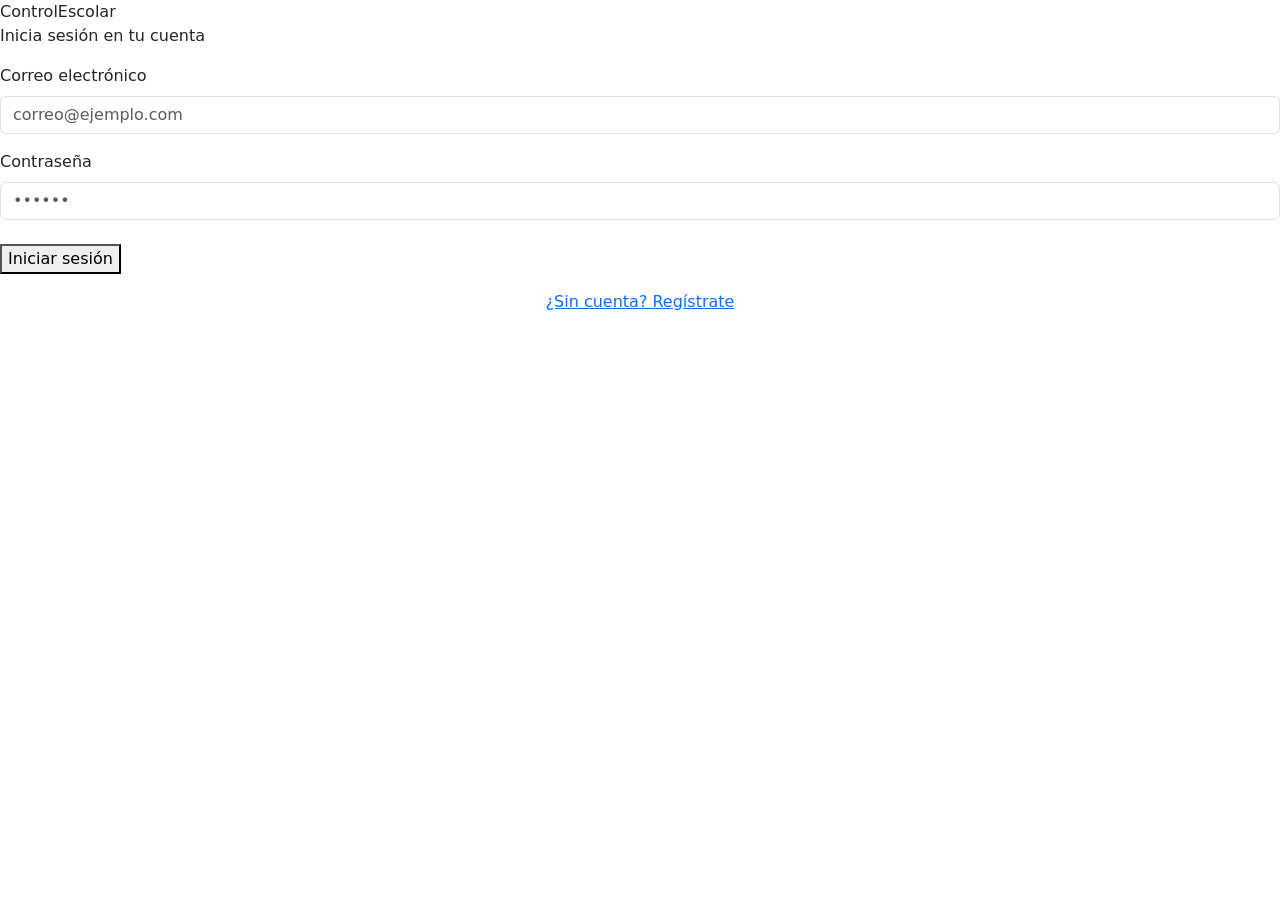
==== login.html @ 45f11687 "Interfaz para inicar sesion" ====
<!DOCTYPE html>
<html lang="es">
<head>
    <meta charset="UTF-8">
    <meta name="viewport" content="width=device-width, initial-scale=1.0">
    <title>Iniciar sesión</title>
    <link href="https://cdn.jsdelivr.net/npm/bootstrap@5.3.3/dist/css/bootstrap.min.css" rel="stylesheet">
    <link rel="stylesheet" href="styles.css">
</head>
<body>
<div class="login-wrapper">
    <div class="login-card">
        <div class="login-logo">Control<span>Escolar</span></div>
        <p class="login-subtitle">Inicia sesión en tu cuenta</p>
        <div id="loginError" class="login-error" style="display:none;"></div>
        <div class="mb-3">
            <label class="form-label">Correo electrónico</label>
            <input type="email" id="email" class="form-control" placeholder="correo@ejemplo.com">
        </div>
        <div class="mb-4">
            <label class="form-label">Contraseña</label>
            <input type="password" id="password" class="form-control" placeholder="••••••">
        </div>
        <button id="btnLogin" class="btn-login">Iniciar sesión</button>
        <div class="text-center mt-3">
            <a href="registro.html" class="link-back">¿Sin cuenta? Regístrate</a>
        </div>
    </div>
</div>
<script>
document.getElementById('btnLogin').addEventListener('click', async () => {
    const email    = document.getElementById('email').value.trim();
    const password = document.getElementById('password').value.trim();
    const errBox   = document.getElementById('loginError');
    errBox.style.display = 'none';
    if (!email || !password) { errBox.textContent='Completa todos los campos'; errBox.style.display='block'; return; }
    const btn = document.getElementById('btnLogin');
    btn.textContent = 'Entrando...'; btn.disabled = true;
    try {
        const r  = await fetch('login.php', { method:'POST',
                   headers:{'Content-Type':'application/json'},
                   body: JSON.stringify({email,password}) });
        const d  = await r.json();
        if (d.exito) { window.location.href = 'dashboard.html'; }
        else { errBox.textContent = d.mensaje; errBox.style.display='block'; }
    } catch(e) { errBox.textContent='Error de red'; errBox.style.display='block'; }
    finally    { btn.textContent='Iniciar sesión'; btn.disabled=false; }
});
document.getElementById('password').addEventListener('keydown', e => {
    if (e.key === 'Enter') document.getElementById('btnLogin').click();
});
</script>
</body>
</html>
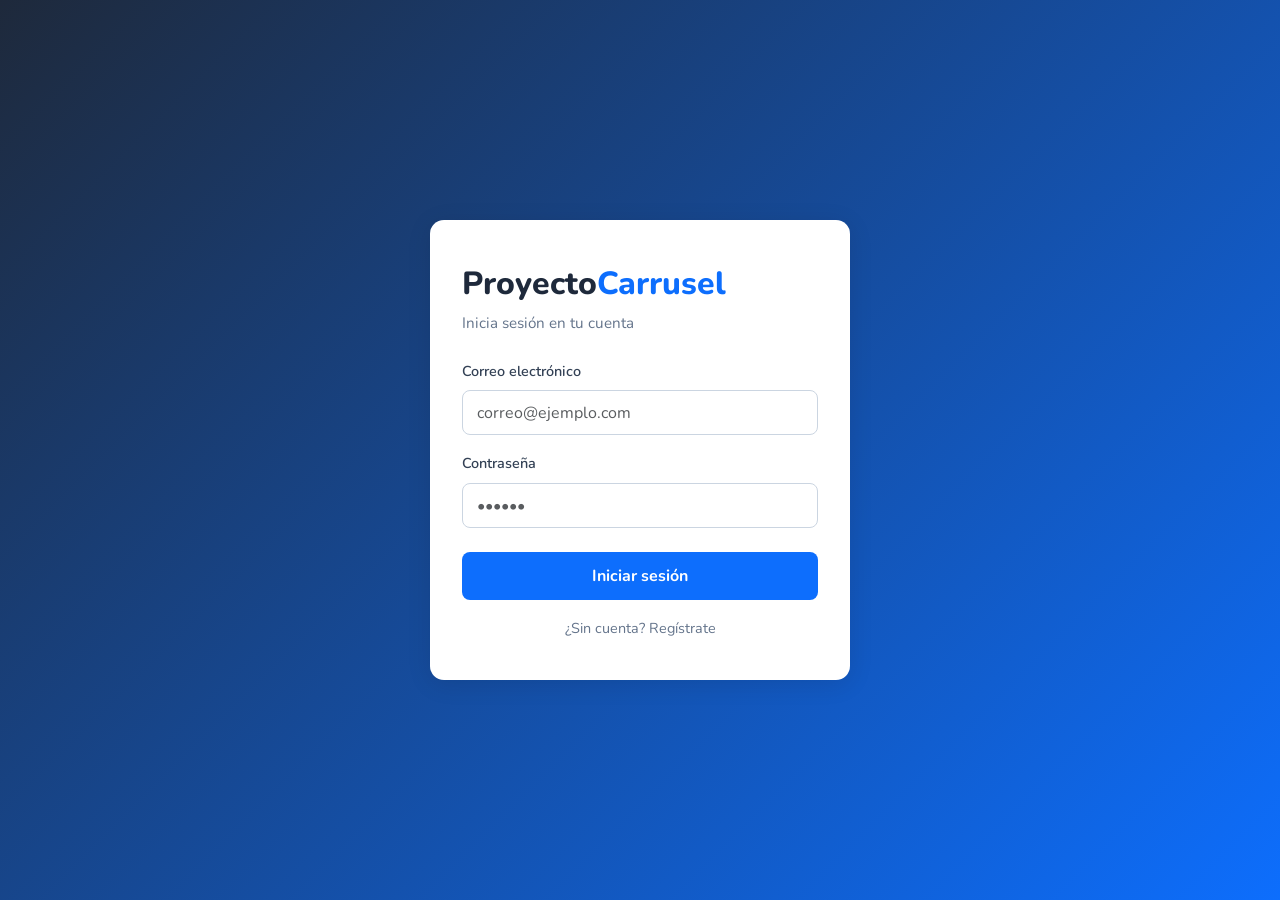
==== commit f809ffc3: "Correcciones" ====
--- a/login.html
+++ b/login.html
@@ -10,7 +10,7 @@
 <body>
 <div class="login-wrapper">
     <div class="login-card">
-        <div class="login-logo">Control<span>Escolar</span></div>
+        <div class="login-logo">Proyecto<span>Carrusel</span></div>
         <p class="login-subtitle">Inicia sesión en tu cuenta</p>
         <div id="loginError" class="login-error" style="display:none;"></div>
         <div class="mb-3">
--- a/styles.css
+++ b/styles.css
@@ -0,0 +1,170 @@
+@import url('https://fonts.googleapis.com/css2?family=Nunito:wght@400;600;700;800&display=swap');
+
+:root {
+    --primary:    #0d6efd;
+    --primary-dk: #0a58ca;
+    --sidebar-bg: #1e293b;
+    --sidebar-txt:#94a3b8;
+    --bg:         #f0f4f8;
+    --card-bg:    #ffffff;
+    --radius:     14px;
+    --shadow:     0 4px 24px rgba(0,0,0,.10);
+    --danger:     #dc2626;
+    --success:    #16a34a;
+}
+* { box-sizing: border-box; }
+body { font-family: 'Nunito', sans-serif; background: var(--bg); margin: 0; min-height: 100vh; }
+
+/* ── Login / Registro ─────────────────────────────────────── */
+.login-wrapper {
+    min-height: 100vh; display: flex; align-items: center; justify-content: center;
+    background: linear-gradient(135deg, #1e293b 0%, #0d6efd 100%); padding: 1.5rem;
+}
+.login-card {
+    background: var(--card-bg); border-radius: var(--radius);
+    box-shadow: var(--shadow); padding: 2.5rem 2rem; width: 100%; max-width: 420px;
+}
+.login-logo { font-size: 2rem; font-weight: 800; color: #1e293b; margin-bottom: .25rem; }
+.login-logo span { color: var(--primary); }
+.login-subtitle { color: #64748b; font-size: .95rem; margin-bottom: 1.5rem; }
+.form-label { font-weight: 600; color: #334155; font-size: .9rem; }
+.form-control { border-radius: 8px; border: 1.5px solid #cbd5e1; padding: .6rem .9rem; transition: border-color .2s; }
+.form-control:focus { border-color: var(--primary); box-shadow: 0 0 0 3px rgba(13,110,253,.15); }
+.btn-login {
+    display: block; width: 100%; padding: .75rem; background: var(--primary); color: #fff;
+    border: none; border-radius: 8px; font-size: 1rem; font-weight: 700;
+    cursor: pointer; transition: background .2s, transform .1s;
+}
+.btn-login:hover  { background: var(--primary-dk); }
+.btn-login:active { transform: scale(.98); }
+.login-error { background: #fee2e2; color: #dc2626; border: 1px solid #fca5a5; border-radius: 8px; padding: .6rem 1rem; font-size: .9rem; margin-bottom: 1rem; }
+.link-back { text-decoration: none; font-size: .9rem; color: #64748b; transition: color .2s; }
+.link-back:hover { color: var(--primary); }
+
+/* ── Sidebar ──────────────────────────────────────────────── */
+.sidebar-container { background: var(--sidebar-bg); border-radius: var(--radius); padding: 1.5rem 1rem; min-height: auto; }
+@media (min-width: 992px) { .sidebar-container { min-height: calc(100vh - 3rem); } }
+.sidebar-title { color: #fff; font-size: 1.2rem; font-weight: 800; margin-bottom: 1.5rem; letter-spacing: .5px; }
+.nav-pills-custom .nav-link { color: var(--sidebar-txt); border-radius: 8px; padding: .6rem 1rem; font-weight: 600; margin-bottom: .25rem; transition: background .2s, color .2s; }
+.nav-pills-custom .nav-link:hover  { background: rgba(255,255,255,.08); color: #fff; }
+.nav-pills-custom .nav-link.active { background: var(--primary); color: #fff; }
+.main-header-title { font-size: 1.6rem; font-weight: 800; color: #1e293b; margin-bottom: 1.5rem; }
+
+/* ── Carrusel ─────────────────────────────────────────────── */
+#carouselWrapper {
+    position: relative; border-radius: var(--radius); overflow: hidden;
+    box-shadow: var(--shadow); background: #1e293b; min-height: 380px;
+}
+#slide-container {
+    min-height: 380px; display: flex; align-items: center; justify-content: center;
+}
+#slide-container .visor-slide { width: 100%; position: relative; }
+.carousel-arrow {
+    position: absolute; top: 50%; transform: translateY(-50%); z-index: 10;
+    background: rgba(0,0,0,.45); border: none; color: #fff;
+    width: 44px; height: 44px; border-radius: 50%;
+    display: flex; align-items: center; justify-content: center;
+    cursor: pointer; transition: background .2s, transform .15s;
+}
+.carousel-arrow:hover  { background: rgba(0,0,0,.72); }
+.carousel-arrow:active { transform: translateY(-50%) scale(.93); }
+#btnPrev { left:  14px; }
+#btnNext { right: 14px; }
+#carouselIndicadores {
+    position: absolute; bottom: 12px; left: 50%; transform: translateX(-50%);
+    display: flex; gap: 6px; z-index: 10;
+}
+.carousel-dot {
+    width: 10px; height: 10px; border-radius: 50%;
+    border: 2px solid rgba(255,255,255,.7); background: transparent;
+    cursor: pointer; padding: 0; transition: background .2s, border-color .2s;
+}
+.carousel-dot--active { background: #fff; border-color: #fff; }
+
+/* ── Admin panel ──────────────────────────────────────────── */
+.admin-panel { background: var(--card-bg); border-radius: var(--radius); box-shadow: var(--shadow); padding: 1.75rem; position: relative; }
+.admin-panel-header { display: flex; align-items: center; justify-content: space-between; flex-wrap: wrap; gap: .75rem; margin-bottom: 1rem; }
+.admin-panel-title  { font-size: 1.1rem; font-weight: 800; color: #1e293b; margin: 0; }
+.btn-admin-new {
+    background: var(--primary); color: #fff; border: none; border-radius: 8px;
+    padding: .5rem 1.1rem; font-family: 'Nunito',sans-serif; font-weight: 700;
+    font-size: .9rem; cursor: pointer; transition: background .2s;
+}
+.btn-admin-new:hover { background: var(--primary-dk); }
+.admin-notif { border-radius: 8px; padding: .6rem 1rem; font-size: .9rem; font-weight: 600; margin-bottom: .75rem; }
+.admin-notif--success { background: #dcfce7; color: var(--success); border: 1px solid #86efac; }
+.admin-notif--error   { background: #fee2e2; color: var(--danger);  border: 1px solid #fca5a5; }
+
+/* ── Tabla ────────────────────────────────────────────────── */
+.admin-table { width: 100%; border-collapse: separate; border-spacing: 0; font-size: .92rem; }
+.admin-table thead th {
+    background: #f8fafc; color: #64748b; font-weight: 700; font-size: .8rem;
+    text-transform: uppercase; letter-spacing: .5px;
+    padding: .75rem 1rem; border-bottom: 2px solid #e2e8f0;
+}
+.admin-table tbody tr { transition: background .15s; }
+.admin-table tbody tr:hover { background: #f8fafc; }
+.admin-table tbody td { padding: .75rem 1rem; border-bottom: 1px solid #f1f5f9; vertical-align: middle; color: #334155; }
+.admin-thumb { width: 56px; height: 38px; object-fit: cover; border-radius: 6px; display: block; background: #e2e8f0; }
+.badge-estado { display: inline-block; padding: .25rem .65rem; border-radius: 20px; font-size: .75rem; font-weight: 700; }
+.badge-activo   { background: #dcfce7; color: #15803d; }
+.badge-inactivo { background: #f1f5f9; color: #94a3b8; }
+.btn-icon {
+    display: inline-flex; align-items: center; justify-content: center;
+    width: 30px; height: 30px; border: none; border-radius: 6px;
+    cursor: pointer; margin: 0 2px; background: #f1f5f9; color: #475569;
+    transition: background .15s, color .15s, transform .1s;
+}
+.btn-icon:hover   { transform: scale(1.1); }
+.btn-edit:hover   { background: #dbeafe; color: var(--primary); }
+.btn-delete:hover { background: #fee2e2; color: var(--danger); }
+.btn-toggle:hover { background: #fef9c3; color: #854d0e; }
+.fw-600 { font-weight: 600; }
+
+/* ── Modal ────────────────────────────────────────────────── */
+.admin-modal {
+    position: fixed; inset: 0; background: rgba(15,23,42,.55);
+    display: flex; align-items: center; justify-content: center;
+    z-index: 1050; padding: 1rem; backdrop-filter: blur(2px);
+}
+.admin-modal-inner {
+    background: var(--card-bg); border-radius: var(--radius);
+    box-shadow: 0 20px 60px rgba(0,0,0,.25);
+    width: 100%; max-width: 520px; max-height: 92vh;
+    overflow-y: auto; display: flex; flex-direction: column; animation: modalIn .2s ease;
+}
+@keyframes modalIn { from { opacity:0; transform:translateY(-12px) scale(.97); } to { opacity:1; transform:none; } }
+.admin-modal-header {
+    display: flex; align-items: center; justify-content: space-between;
+    padding: 1.25rem 1.5rem 1rem; border-bottom: 1px solid #f1f5f9;
+    position: sticky; top: 0; background: var(--card-bg); z-index: 1;
+}
+.admin-modal-header h5 { font-weight: 800; color: #1e293b; font-size: 1.05rem; }
+.btn-modal-close { background: none; border: none; color: #94a3b8; cursor: pointer; padding: .25rem; border-radius: 6px; transition: color .15s, background .15s; display: flex; align-items: center; }
+.btn-modal-close:hover { color: #1e293b; background: #f1f5f9; }
+.admin-modal-body   { padding: 1.25rem 1.5rem; flex: 1; }
+.admin-modal-footer { padding: 1rem 1.5rem; border-top: 1px solid #f1f5f9; display: flex; justify-content: flex-end; gap: .75rem; position: sticky; bottom: 0; background: var(--card-bg); }
+.btn-admin-save { display: inline-flex; align-items: center; background: var(--primary); color: #fff; border: none; border-radius: 8px; padding: .5rem 1.4rem; font-family: 'Nunito',sans-serif; font-weight: 700; font-size: .95rem; cursor: pointer; transition: background .2s; }
+.btn-admin-save:hover    { background: var(--primary-dk); }
+.btn-admin-save:disabled { opacity: .7; cursor: not-allowed; }
+
+/* ── Tabs imagen ──────────────────────────────────────────── */
+.img-source-tabs { display: flex; gap: .5rem; background: #f1f5f9; border-radius: 10px; padding: 4px; }
+.img-tab { flex: 1; display: inline-flex; align-items: center; justify-content: center; padding: .45rem .75rem; border: none; border-radius: 7px; background: transparent; font-family: 'Nunito',sans-serif; font-weight: 700; font-size: .85rem; color: #64748b; cursor: pointer; transition: background .18s, color .18s, box-shadow .18s; }
+.img-tab.active { background: #fff; color: var(--primary); box-shadow: 0 1px 6px rgba(0,0,0,.10); }
+
+/* ── Drop zone ────────────────────────────────────────────── */
+.file-drop-zone { border: 2px dashed #cbd5e1; border-radius: 12px; padding: 1.75rem 1rem; text-align: center; cursor: pointer; transition: border-color .2s, background .2s; background: #f8fafc; }
+.file-drop-zone:hover, .file-drop-zone.dragover { border-color: var(--primary); background: #eff6ff; }
+.file-drop-icon { color: #94a3b8; margin-bottom: .6rem; }
+.file-drop-text { margin: 0 0 .25rem; font-weight: 700; color: #334155; font-size: .95rem; }
+.file-drop-text span { color: var(--primary); }
+.file-drop-hint { margin: 0; font-size: .78rem; color: #94a3b8; }
+.file-chosen { display: flex; align-items: center; justify-content: space-between; background: #eff6ff; border: 1px solid #bfdbfe; border-radius: 8px; padding: .5rem .85rem; margin-top: .6rem; font-size: .88rem; font-weight: 600; color: #1d4ed8; gap: .5rem; }
+.btn-quitar-archivo { background: none; border: none; cursor: pointer; color: #64748b; padding: 2px; border-radius: 4px; display: inline-flex; align-items: center; transition: color .15s; }
+.btn-quitar-archivo:hover { color: var(--danger); }
+
+/* ── Preview ──────────────────────────────────────────────── */
+.admin-preview { border-radius: 10px; overflow: hidden; border: 1px solid #e2e8f0; position: relative; }
+.admin-preview img { width: 100%; height: 170px; object-fit: cover; display: block; }
+.preview-label { position: absolute; bottom: 0; left: 0; right: 0; background: rgba(0,0,0,.45); color: #fff; font-size: .75rem; font-weight: 700; padding: .2rem .6rem; text-align: center; letter-spacing: .5px; text-transform: uppercase; }
